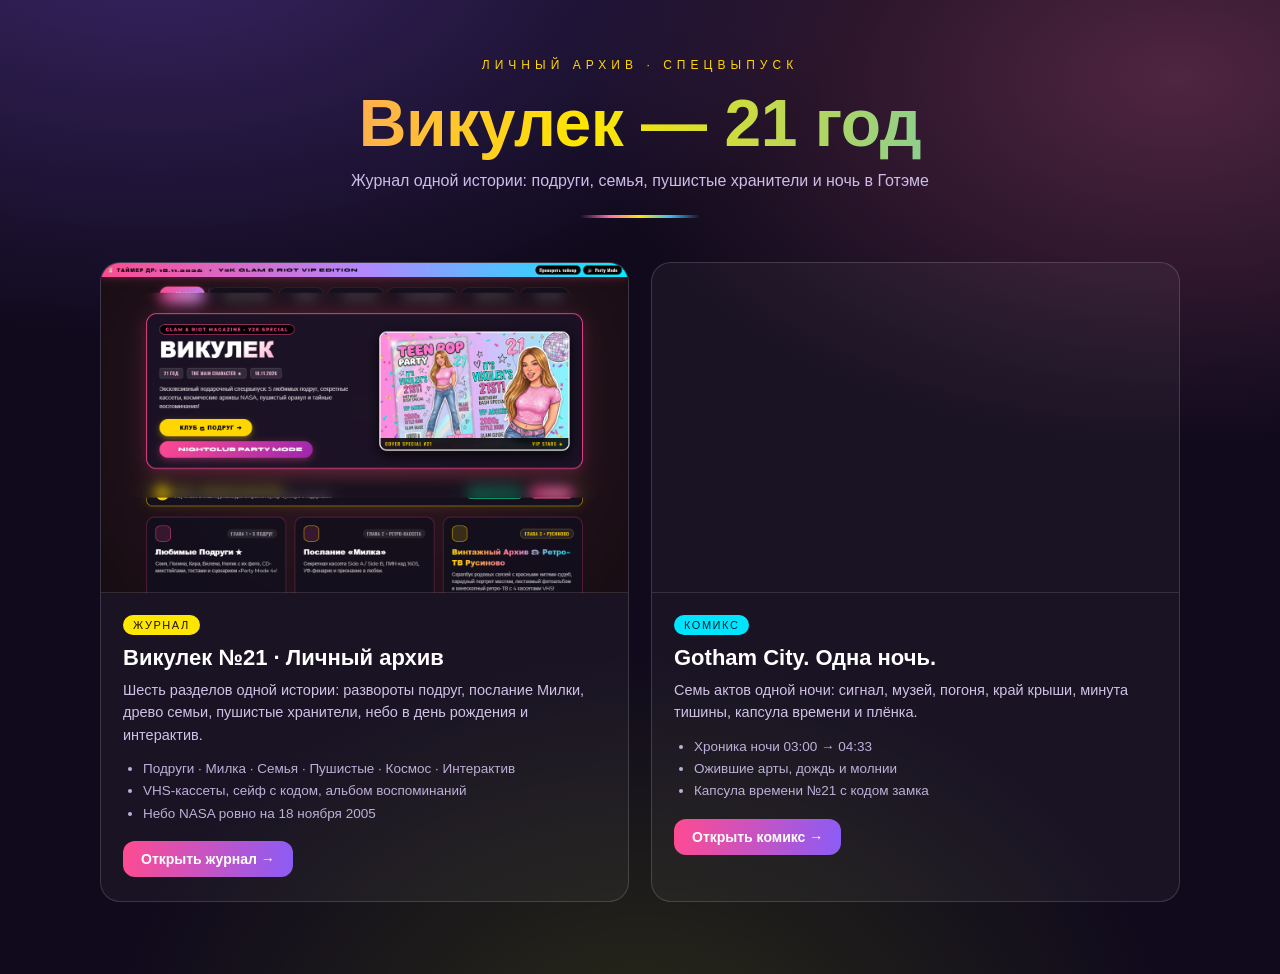
==== index.html @ f42f12ac "Initial Y2K gift deploy" ====
<!DOCTYPE html>
<html lang="ru">
<head>
<meta charset="utf-8">
<meta name="viewport" content="width=device-width, initial-scale=1">
<title>Викулек — 21 год · личный архив</title>
<link rel="icon" type="image/svg+xml" href="assets/favicon.svg">
<style>
  :root { color-scheme: dark; }
  * { box-sizing: border-box; }
  body {
    margin: 0; min-height: 100vh; padding: 56px 22px 72px;
    font-family: 'Trebuchet MS', Verdana, sans-serif; color: #fff;
    background:
      radial-gradient(1200px 700px at 12% -8%, #8B5CF655, transparent 60%),
      radial-gradient(1000px 620px at 92% 8%, #FF70A644, transparent 60%),
      radial-gradient(900px 700px at 50% 110%, #CCFF0022, transparent 60%),
      #100A1C;
  }
  .wrap { max-width: 1080px; margin: 0 auto; }
  .masthead { text-align: center; margin-bottom: 44px; }
  .kicker { font-size: 12px; letter-spacing: .42em; text-transform: uppercase;
            color: #FFD600; margin: 0 0 10px; }
  h1 { font-size: clamp(34px, 7vw, 66px); margin: 0 0 8px; letter-spacing: -.5px;
       background: linear-gradient(96deg, #FF70A6, #FFE600 45%, #38BDF8);
       -webkit-background-clip: text; background-clip: text; color: transparent; }
  .sub { color: #cdbde8; margin: 0; font-size: 16px; }
  .rule { width: 120px; height: 3px; margin: 22px auto 0;
          background: linear-gradient(90deg, transparent, #FF70A6, #FFE600, #38BDF8, transparent); }
  .grid { display: grid; gap: 22px; grid-template-columns: repeat(auto-fit, minmax(320px, 1fr)); }
  .card {
    position: relative; border-radius: 20px; overflow: hidden; text-decoration: none; color: #fff;
    border: 1px solid #ffffff26; background: #ffffff0a; transition: transform .22s ease, box-shadow .22s ease, border-color .22s;
  }
  .card:hover { transform: translateY(-5px); border-color: #FF70A6aa;
                box-shadow: 0 22px 48px #00000066, 0 0 0 1px #FF70A633; }
  .thumb { aspect-ratio: 16/10; background-size: cover; background-position: top center;
           border-bottom: 1px solid #ffffff1f; }
  .body { padding: 22px 22px 24px; }
  .tag { display: inline-block; font-size: 11px; letter-spacing: .14em; text-transform: uppercase;
         padding: 4px 10px; border-radius: 999px; margin-bottom: 10px; }
  .t1 { background: #FFE600; color: #1a1206; }
  .t2 { background: #00E5FF; color: #062126; }
  h2 { margin: 0 0 8px; font-size: 22px; }
  p { margin: 0 0 12px; color: #cfc2e6; font-size: 14.5px; line-height: 1.55; }
  ul { margin: 0; padding-left: 20px; color: #bdb0d8; font-size: 13.5px; line-height: 1.65; }
  .go { margin-top: 16px; display: inline-block; font-weight: bold; font-size: 14px;
        padding: 10px 18px; border-radius: 12px; background: linear-gradient(96deg,#FF4B91,#8B5CF6); }
</style>
</head>
<body>
<div class="wrap">
  <div class="masthead">
    <p class="kicker">Личный архив · спецвыпуск</p>
    <h1>Викулек — 21 год</h1>
    <p class="sub">Журнал одной истории: подруги, семья, пушистые хранители и ночь в Готэме</p>
    <div class="rule"></div>
  </div>

  <div class="grid">
    <a class="card" href="y2k_party_magazine_1/code.html">
      <div class="thumb" style="background-image:url('refs/y2k_party_magazine_1_screen.png')"></div>
      <div class="body">
        <span class="tag t1">Журнал</span>
        <h2>Викулек №21 · Личный архив</h2>
        <p>Шесть разделов одной истории: развороты подруг, послание Милки, древо семьи, пушистые хранители, небо в день рождения и интерактив.</p>
        <ul>
          <li>Подруги · Милка · Семья · Пушистые · Космос · Интерактив</li>
          <li>VHS-кассеты, сейф с кодом, альбом воспоминаний</li>
          <li>Небо NASA ровно на 18 ноября 2005</li>
        </ul>
        <div class="go">Открыть журнал →</div>
      </div>
    </a>

    <a class="card" href="gotham_night/code.html">
      <div class="thumb" style="background-image:url('refs/gotham_night_screen.png')"></div>
      <div class="body">
        <span class="tag t2">Комикс</span>
        <h2>Gotham City. Одна ночь.</h2>
        <p>Семь актов одной ночи: сигнал, музей, погоня, край крыши, минута тишины, капсула времени и плёнка.</p>
        <ul>
          <li>Хроника ночи 03:00 → 04:33</li>
          <li>Ожившие арты, дождь и молнии</li>
          <li>Капсула времени №21 с кодом замка</li>
        </ul>
        <div class="go">Открыть комикс →</div>
      </div>
    </a>
  </div>
</div>
</body>
</html>
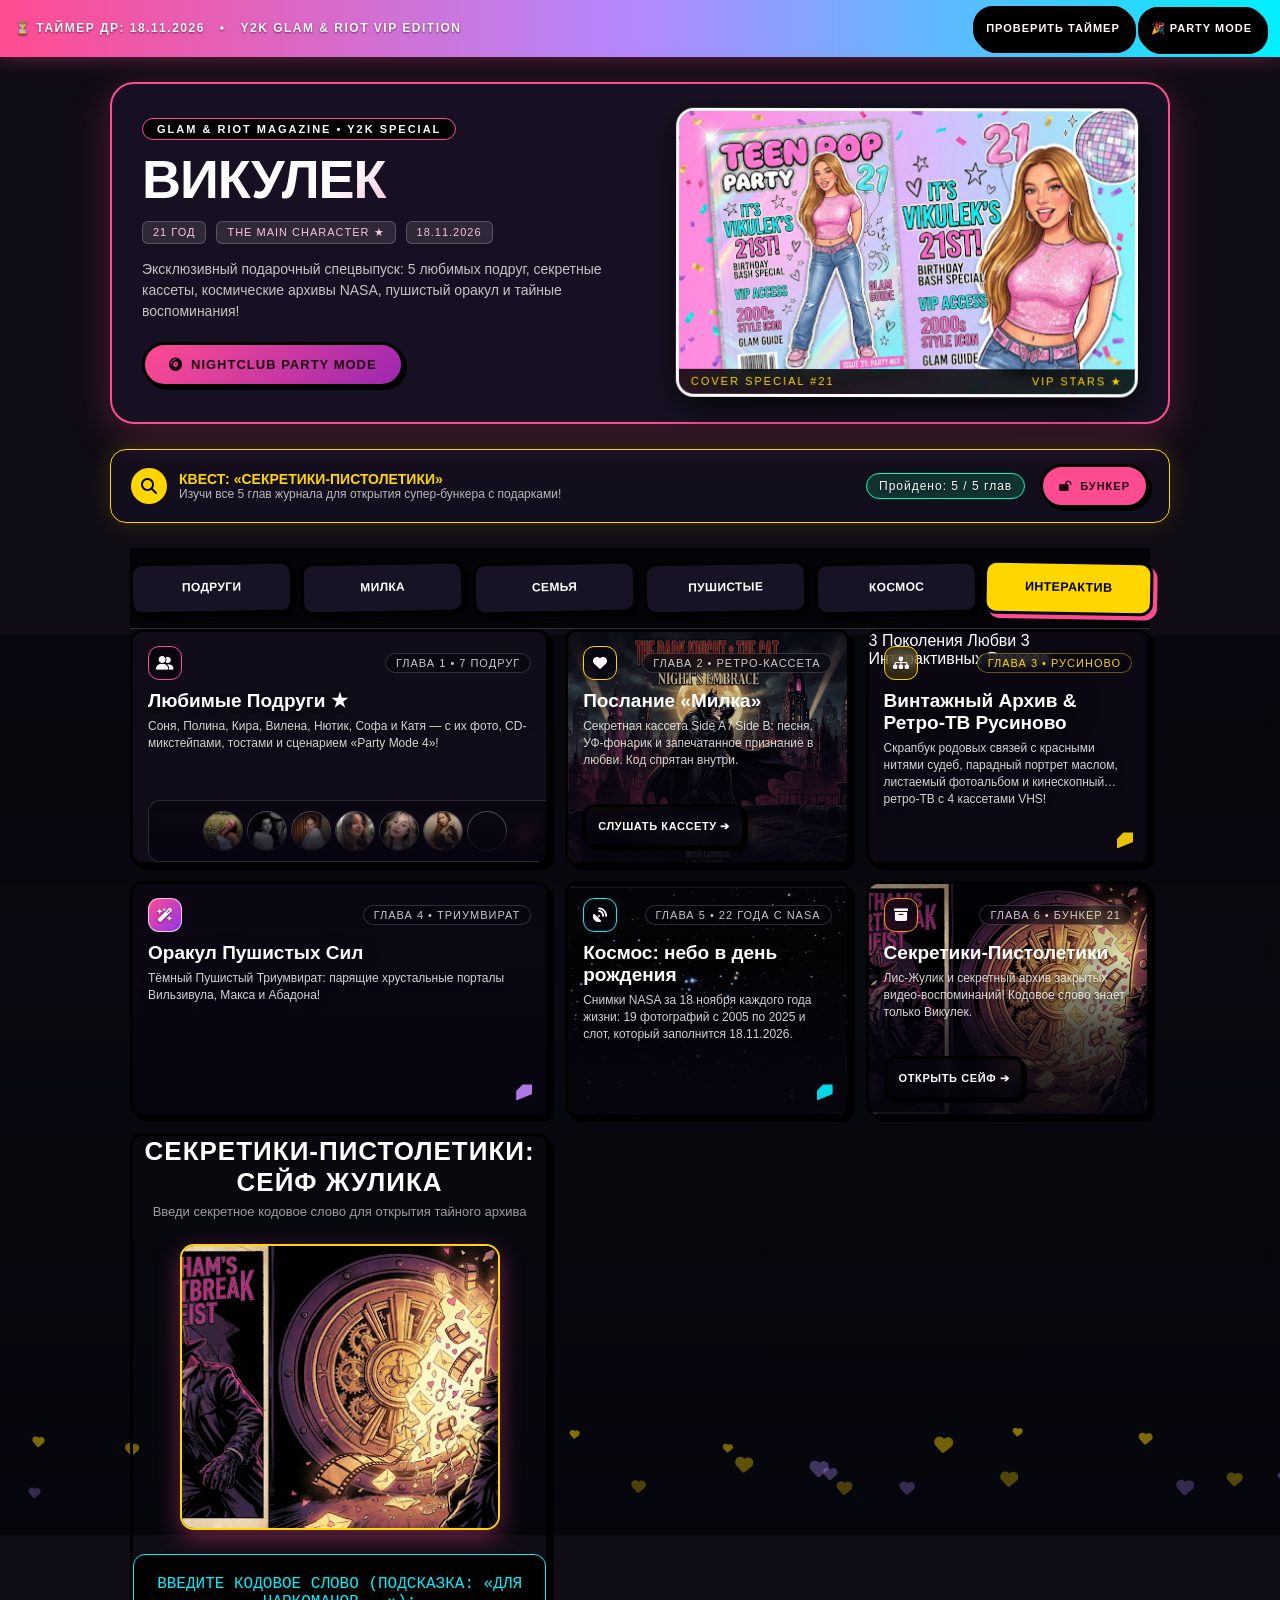
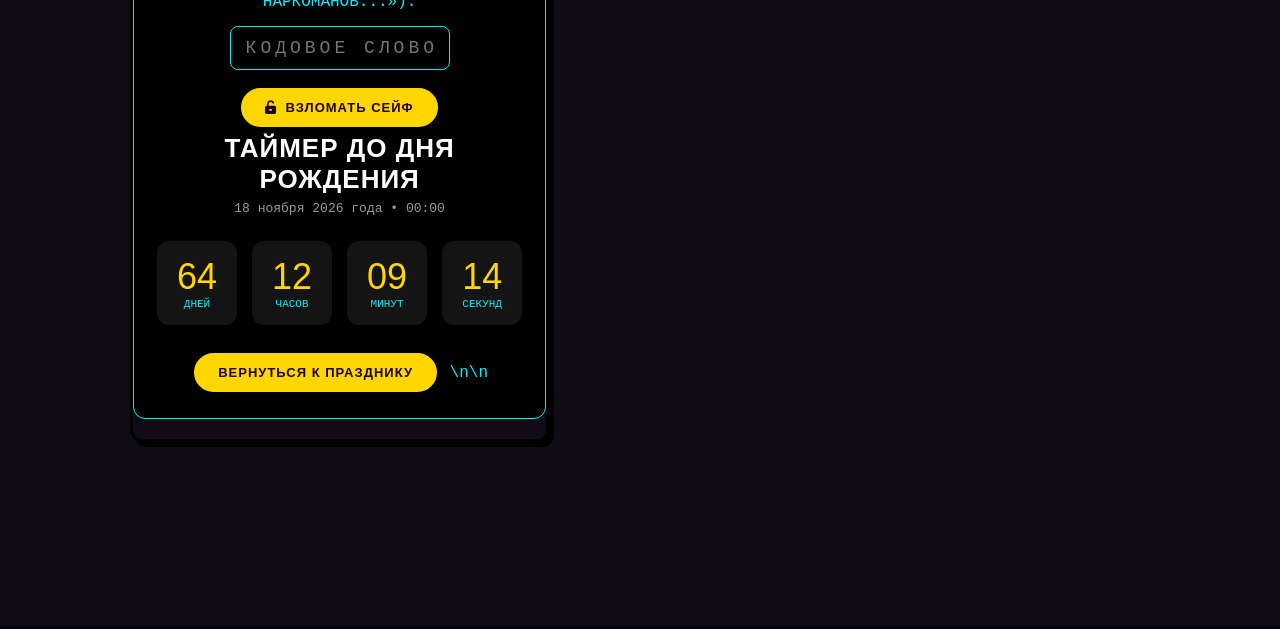
==== commit a2bd4baf: "Vikulek 21: magazine + family tree with video greetings" ====
--- a/index.html
+++ b/index.html
@@ -1,93 +1 @@
-<!DOCTYPE html>
-<html lang="ru">
-<head>
-<meta charset="utf-8">
-<meta name="viewport" content="width=device-width, initial-scale=1">
-<title>Викулек — 21 год · личный архив</title>
-<link rel="icon" type="image/svg+xml" href="assets/favicon.svg">
-<style>
-  :root { color-scheme: dark; }
-  * { box-sizing: border-box; }
-  body {
-    margin: 0; min-height: 100vh; padding: 56px 22px 72px;
-    font-family: 'Trebuchet MS', Verdana, sans-serif; color: #fff;
-    background:
-      radial-gradient(1200px 700px at 12% -8%, #8B5CF655, transparent 60%),
-      radial-gradient(1000px 620px at 92% 8%, #FF70A644, transparent 60%),
-      radial-gradient(900px 700px at 50% 110%, #CCFF0022, transparent 60%),
-      #100A1C;
-  }
-  .wrap { max-width: 1080px; margin: 0 auto; }
-  .masthead { text-align: center; margin-bottom: 44px; }
-  .kicker { font-size: 12px; letter-spacing: .42em; text-transform: uppercase;
-            color: #FFD600; margin: 0 0 10px; }
-  h1 { font-size: clamp(34px, 7vw, 66px); margin: 0 0 8px; letter-spacing: -.5px;
-       background: linear-gradient(96deg, #FF70A6, #FFE600 45%, #38BDF8);
-       -webkit-background-clip: text; background-clip: text; color: transparent; }
-  .sub { color: #cdbde8; margin: 0; font-size: 16px; }
-  .rule { width: 120px; height: 3px; margin: 22px auto 0;
-          background: linear-gradient(90deg, transparent, #FF70A6, #FFE600, #38BDF8, transparent); }
-  .grid { display: grid; gap: 22px; grid-template-columns: repeat(auto-fit, minmax(320px, 1fr)); }
-  .card {
-    position: relative; border-radius: 20px; overflow: hidden; text-decoration: none; color: #fff;
-    border: 1px solid #ffffff26; background: #ffffff0a; transition: transform .22s ease, box-shadow .22s ease, border-color .22s;
-  }
-  .card:hover { transform: translateY(-5px); border-color: #FF70A6aa;
-                box-shadow: 0 22px 48px #00000066, 0 0 0 1px #FF70A633; }
-  .thumb { aspect-ratio: 16/10; background-size: cover; background-position: top center;
-           border-bottom: 1px solid #ffffff1f; }
-  .body { padding: 22px 22px 24px; }
-  .tag { display: inline-block; font-size: 11px; letter-spacing: .14em; text-transform: uppercase;
-         padding: 4px 10px; border-radius: 999px; margin-bottom: 10px; }
-  .t1 { background: #FFE600; color: #1a1206; }
-  .t2 { background: #00E5FF; color: #062126; }
-  h2 { margin: 0 0 8px; font-size: 22px; }
-  p { margin: 0 0 12px; color: #cfc2e6; font-size: 14.5px; line-height: 1.55; }
-  ul { margin: 0; padding-left: 20px; color: #bdb0d8; font-size: 13.5px; line-height: 1.65; }
-  .go { margin-top: 16px; display: inline-block; font-weight: bold; font-size: 14px;
-        padding: 10px 18px; border-radius: 12px; background: linear-gradient(96deg,#FF4B91,#8B5CF6); }
-</style>
-</head>
-<body>
-<div class="wrap">
-  <div class="masthead">
-    <p class="kicker">Личный архив · спецвыпуск</p>
-    <h1>Викулек — 21 год</h1>
-    <p class="sub">Журнал одной истории: подруги, семья, пушистые хранители и ночь в Готэме</p>
-    <div class="rule"></div>
-  </div>
-
-  <div class="grid">
-    <a class="card" href="y2k_party_magazine_1/code.html">
-      <div class="thumb" style="background-image:url('refs/y2k_party_magazine_1_screen.png')"></div>
-      <div class="body">
-        <span class="tag t1">Журнал</span>
-        <h2>Викулек №21 · Личный архив</h2>
-        <p>Шесть разделов одной истории: развороты подруг, послание Милки, древо семьи, пушистые хранители, небо в день рождения и интерактив.</p>
-        <ul>
-          <li>Подруги · Милка · Семья · Пушистые · Космос · Интерактив</li>
-          <li>VHS-кассеты, сейф с кодом, альбом воспоминаний</li>
-          <li>Небо NASA ровно на 18 ноября 2005</li>
-        </ul>
-        <div class="go">Открыть журнал →</div>
-      </div>
-    </a>
-
-    <a class="card" href="gotham_night/code.html">
-      <div class="thumb" style="background-image:url('refs/gotham_night_screen.png')"></div>
-      <div class="body">
-        <span class="tag t2">Комикс</span>
-        <h2>Gotham City. Одна ночь.</h2>
-        <p>Семь актов одной ночи: сигнал, музей, погоня, край крыши, минута тишины, капсула времени и плёнка.</p>
-        <ul>
-          <li>Хроника ночи 03:00 → 04:33</li>
-          <li>Ожившие арты, дождь и молнии</li>
-          <li>Капсула времени №21 с кодом замка</li>
-        </ul>
-        <div class="go">Открыть комикс →</div>
-      </div>
-    </a>
-  </div>
-</div>
-</body>
-</html>
+<!DOCTYPE html><meta charset="utf-8"><meta http-equiv="refresh" content="0; url=y2k_party_magazine_1/code.html"><title>Викулек • 21</title><p style="font-family:sans-serif;padding:24px">Открываю журнал…</p>
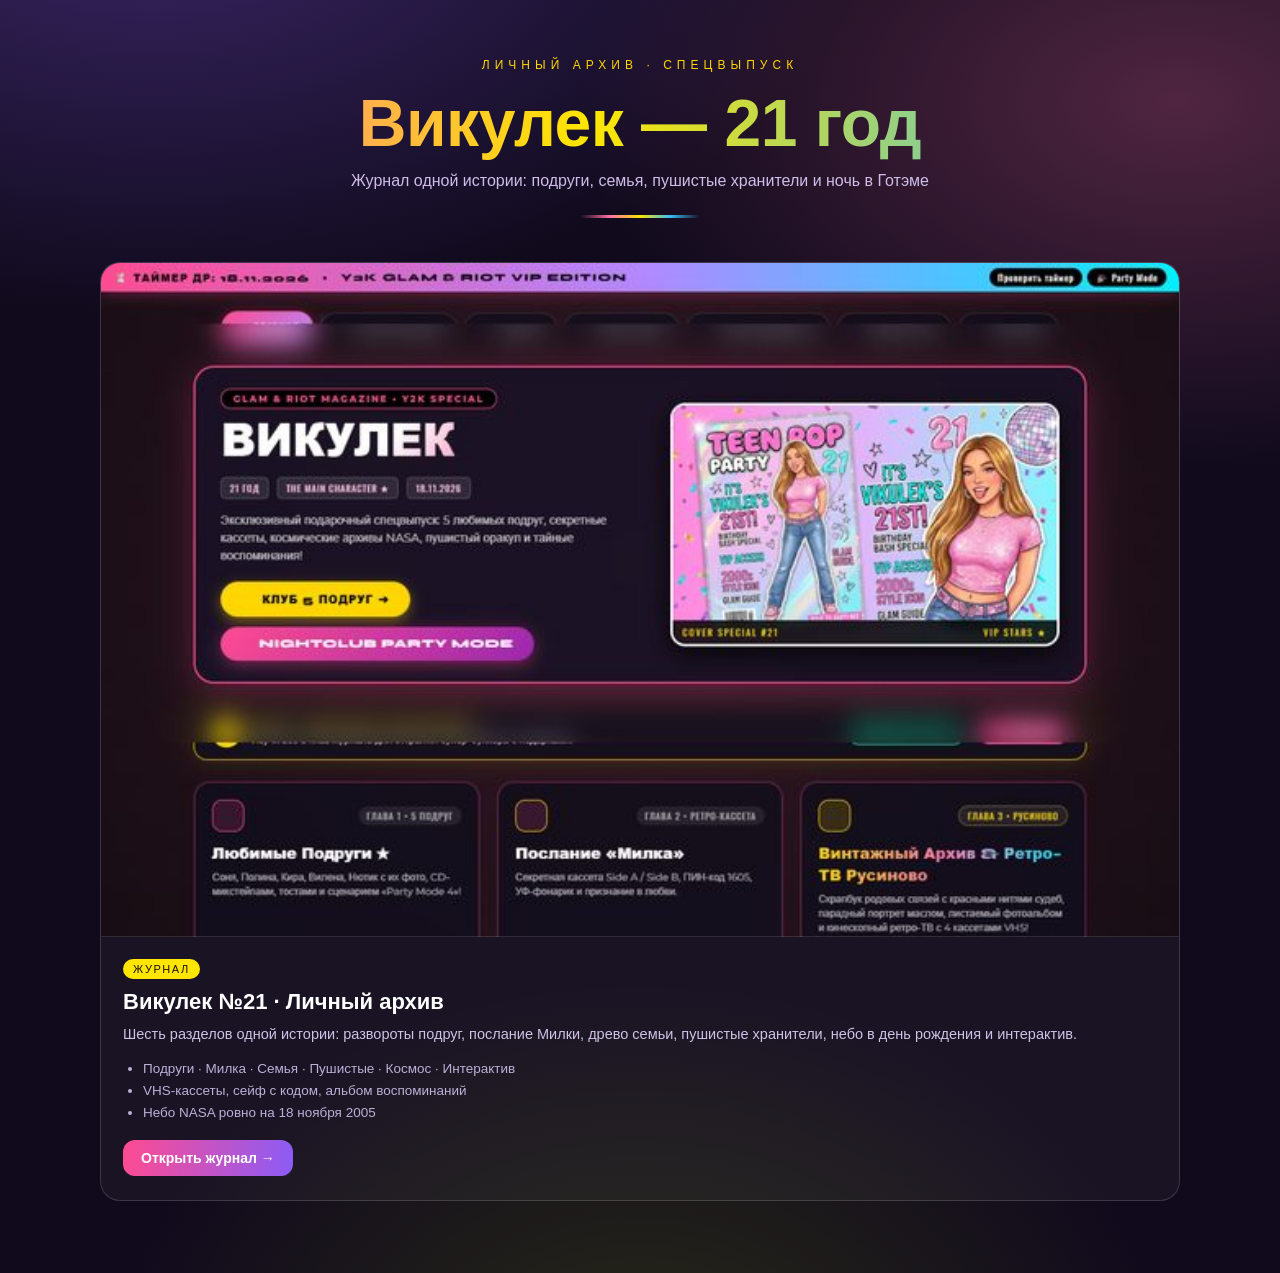
==== commit 15108cac: "Милка: альбом — проявка кадров, дрейф камеры, зум в лайтбоксе" ====
--- a/index.html
+++ b/index.html
@@ -1 +1,80 @@
-<!DOCTYPE html><meta charset="utf-8"><meta http-equiv="refresh" content="0; url=y2k_party_magazine_1/code.html"><title>Викулек • 21</title><p style="font-family:sans-serif;padding:24px">Открываю журнал…</p>+<!DOCTYPE html>
+<html lang="ru">
+<head>
+<meta charset="utf-8">
+<meta name="viewport" content="width=device-width, initial-scale=1">
+<title>Викулек — 21 год · личный архив</title>
+<link rel="icon" type="image/svg+xml" href="assets/favicon.svg">
+<style>
+  :root { color-scheme: dark; }
+  * { box-sizing: border-box; }
+  body {
+    margin: 0; min-height: 100vh; padding: 56px 22px 72px;
+    font-family: 'Trebuchet MS', Verdana, sans-serif; color: #fff;
+    background:
+      radial-gradient(1200px 700px at 12% -8%, #8B5CF655, transparent 60%),
+      radial-gradient(1000px 620px at 92% 8%, #FF70A644, transparent 60%),
+      radial-gradient(900px 700px at 50% 110%, #CCFF0022, transparent 60%),
+      #100A1C;
+  }
+  .wrap { max-width: 1080px; margin: 0 auto; }
+  .masthead { text-align: center; margin-bottom: 44px; }
+  .kicker { font-size: 12px; letter-spacing: .42em; text-transform: uppercase;
+            color: #FFD600; margin: 0 0 10px; }
+  h1 { font-size: clamp(34px, 7vw, 66px); margin: 0 0 8px; letter-spacing: -.5px;
+       background: linear-gradient(96deg, #FF70A6, #FFE600 45%, #38BDF8);
+       -webkit-background-clip: text; background-clip: text; color: transparent; }
+  .sub { color: #cdbde8; margin: 0; font-size: 16px; }
+  .rule { width: 120px; height: 3px; margin: 22px auto 0;
+          background: linear-gradient(90deg, transparent, #FF70A6, #FFE600, #38BDF8, transparent); }
+  .grid { display: grid; gap: 22px; grid-template-columns: repeat(auto-fit, minmax(320px, 1fr)); }
+  .card {
+    position: relative; border-radius: 20px; overflow: hidden; text-decoration: none; color: #fff;
+    border: 1px solid #ffffff26; background: #ffffff0a; transition: transform .22s ease, box-shadow .22s ease, border-color .22s;
+  }
+  .card:hover { transform: translateY(-5px); border-color: #FF70A6aa;
+                box-shadow: 0 22px 48px #00000066, 0 0 0 1px #FF70A633; }
+  .thumb { aspect-ratio: 16/10; background-size: cover; background-position: top center;
+           border-bottom: 1px solid #ffffff1f; }
+  .body { padding: 22px 22px 24px; }
+  .tag { display: inline-block; font-size: 11px; letter-spacing: .14em; text-transform: uppercase;
+         padding: 4px 10px; border-radius: 999px; margin-bottom: 10px; }
+  .t1 { background: #FFE600; color: #1a1206; }
+  .t2 { background: #00E5FF; color: #062126; }
+  h2 { margin: 0 0 8px; font-size: 22px; }
+  p { margin: 0 0 12px; color: #cfc2e6; font-size: 14.5px; line-height: 1.55; }
+  ul { margin: 0; padding-left: 20px; color: #bdb0d8; font-size: 13.5px; line-height: 1.65; }
+  .go { margin-top: 16px; display: inline-block; font-weight: bold; font-size: 14px;
+        padding: 10px 18px; border-radius: 12px; background: linear-gradient(96deg,#FF4B91,#8B5CF6); }
+</style>
+</head>
+<body>
+<div class="wrap">
+  <div class="masthead">
+    <p class="kicker">Личный архив · спецвыпуск</p>
+    <h1>Викулек — 21 год</h1>
+    <p class="sub">Журнал одной истории: подруги, семья, пушистые хранители и ночь в Готэме</p>
+    <div class="rule"></div>
+  </div>
+
+  <div class="grid">
+    <a class="card" href="y2k_party_magazine_1/code.html">
+      <div class="thumb" style="background-image:url('refs/magazine_preview.jpg')"></div>
+      <div class="body">
+        <span class="tag t1">Журнал</span>
+        <h2>Викулек №21 · Личный архив</h2>
+        <p>Шесть разделов одной истории: развороты подруг, послание Милки, древо семьи, пушистые хранители, небо в день рождения и интерактив.</p>
+        <ul>
+          <li>Подруги · Милка · Семья · Пушистые · Космос · Интерактив</li>
+          <li>VHS-кассеты, сейф с кодом, альбом воспоминаний</li>
+          <li>Небо NASA ровно на 18 ноября 2005</li>
+        </ul>
+        <div class="go">Открыть журнал →</div>
+      </div>
+    </a>
+
+
+  </div>
+</div>
+</body>
+</html>
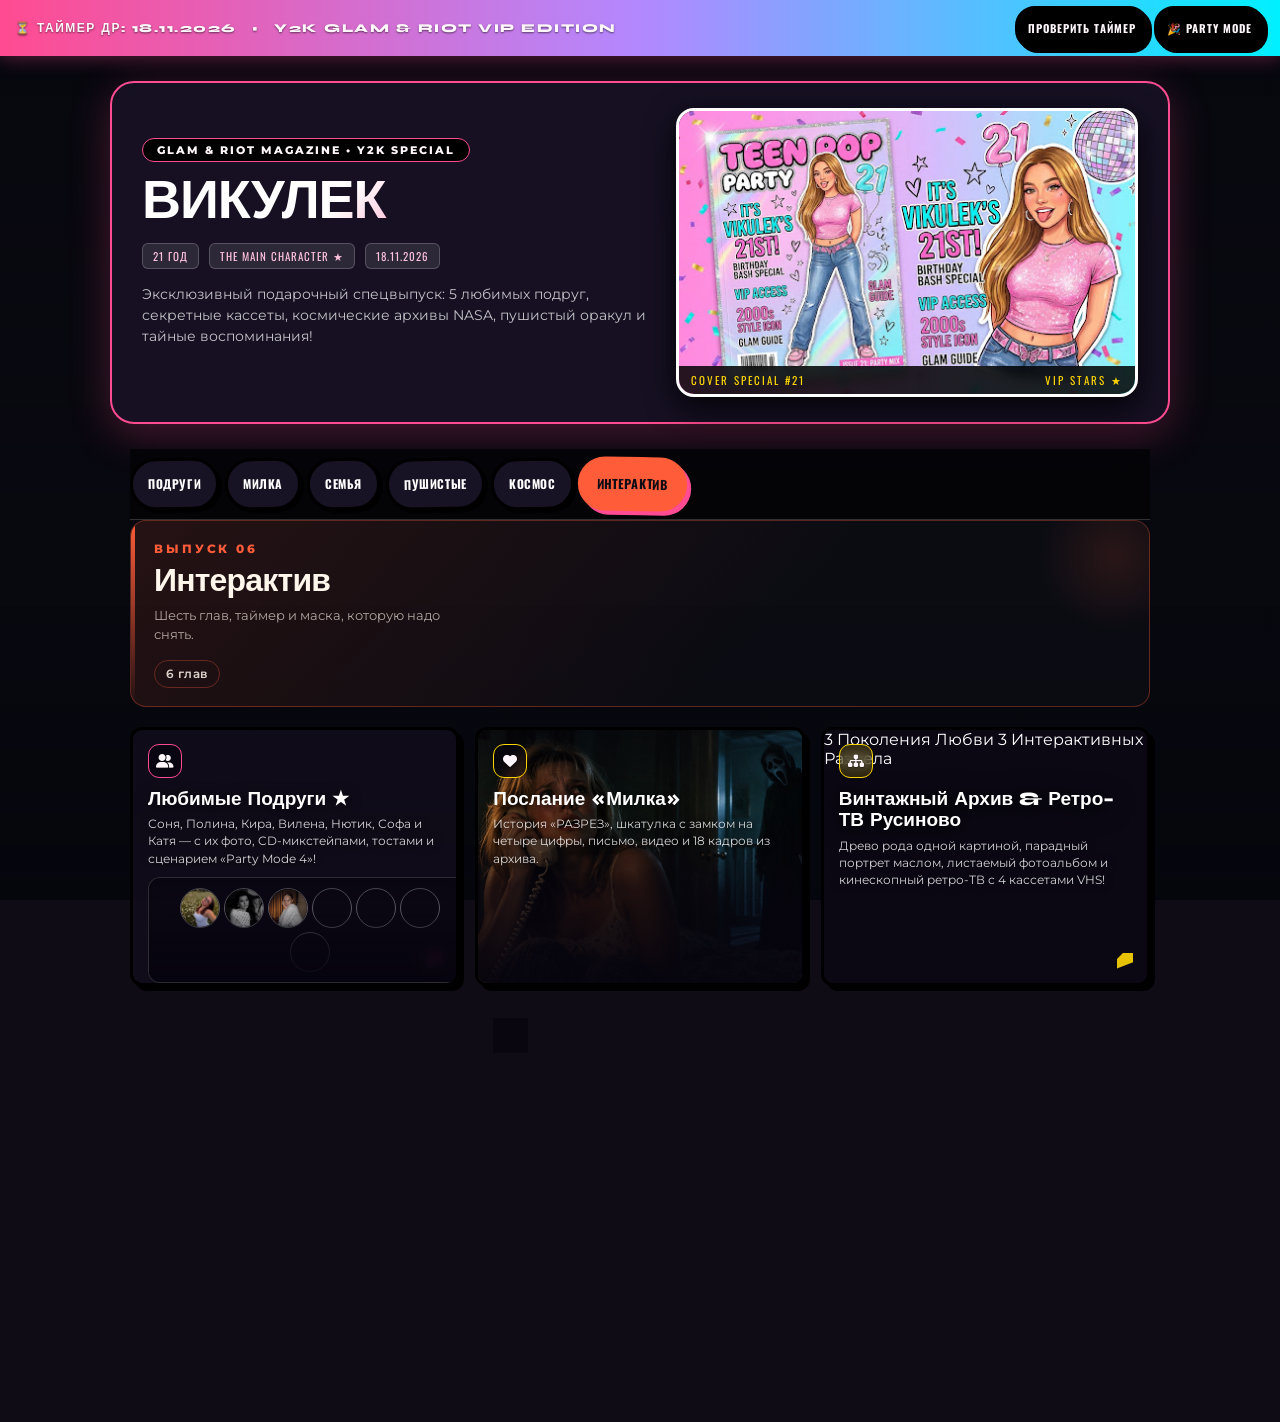
==== commit 5ceb7a65: "root index: redirect straight to sealed magazine (no spoiler landing)" ====
--- a/index.html
+++ b/index.html
@@ -3,78 +3,19 @@
 <head>
 <meta charset="utf-8">
 <meta name="viewport" content="width=device-width, initial-scale=1">
-<title>Викулек — 21 год · личный архив</title>
+<title>Викулек №21</title>
 <link rel="icon" type="image/svg+xml" href="assets/favicon.svg">
+<meta http-equiv="refresh" content="0; url=y2k_party_magazine_1/code.html">
 <style>
   :root { color-scheme: dark; }
-  * { box-sizing: border-box; }
-  body {
-    margin: 0; min-height: 100vh; padding: 56px 22px 72px;
-    font-family: 'Trebuchet MS', Verdana, sans-serif; color: #fff;
-    background:
-      radial-gradient(1200px 700px at 12% -8%, #8B5CF655, transparent 60%),
-      radial-gradient(1000px 620px at 92% 8%, #FF70A644, transparent 60%),
-      radial-gradient(900px 700px at 50% 110%, #CCFF0022, transparent 60%),
-      #100A1C;
-  }
-  .wrap { max-width: 1080px; margin: 0 auto; }
-  .masthead { text-align: center; margin-bottom: 44px; }
-  .kicker { font-size: 12px; letter-spacing: .42em; text-transform: uppercase;
-            color: #FFD600; margin: 0 0 10px; }
-  h1 { font-size: clamp(34px, 7vw, 66px); margin: 0 0 8px; letter-spacing: -.5px;
-       background: linear-gradient(96deg, #FF70A6, #FFE600 45%, #38BDF8);
-       -webkit-background-clip: text; background-clip: text; color: transparent; }
-  .sub { color: #cdbde8; margin: 0; font-size: 16px; }
-  .rule { width: 120px; height: 3px; margin: 22px auto 0;
-          background: linear-gradient(90deg, transparent, #FF70A6, #FFE600, #38BDF8, transparent); }
-  .grid { display: grid; gap: 22px; grid-template-columns: repeat(auto-fit, minmax(320px, 1fr)); }
-  .card {
-    position: relative; border-radius: 20px; overflow: hidden; text-decoration: none; color: #fff;
-    border: 1px solid #ffffff26; background: #ffffff0a; transition: transform .22s ease, box-shadow .22s ease, border-color .22s;
-  }
-  .card:hover { transform: translateY(-5px); border-color: #FF70A6aa;
-                box-shadow: 0 22px 48px #00000066, 0 0 0 1px #FF70A633; }
-  .thumb { aspect-ratio: 16/10; background-size: cover; background-position: top center;
-           border-bottom: 1px solid #ffffff1f; }
-  .body { padding: 22px 22px 24px; }
-  .tag { display: inline-block; font-size: 11px; letter-spacing: .14em; text-transform: uppercase;
-         padding: 4px 10px; border-radius: 999px; margin-bottom: 10px; }
-  .t1 { background: #FFE600; color: #1a1206; }
-  .t2 { background: #00E5FF; color: #062126; }
-  h2 { margin: 0 0 8px; font-size: 22px; }
-  p { margin: 0 0 12px; color: #cfc2e6; font-size: 14.5px; line-height: 1.55; }
-  ul { margin: 0; padding-left: 20px; color: #bdb0d8; font-size: 13.5px; line-height: 1.65; }
-  .go { margin-top: 16px; display: inline-block; font-weight: bold; font-size: 14px;
-        padding: 10px 18px; border-radius: 12px; background: linear-gradient(96deg,#FF4B91,#8B5CF6); }
+  html, body { margin: 0; height: 100%; background: #100A1C; }
+  body { display: grid; place-items: center; color: #cdbde8;
+         font-family: 'Trebuchet MS', Verdana, sans-serif; }
+  a { color: #FFD600; }
 </style>
 </head>
 <body>
-<div class="wrap">
-  <div class="masthead">
-    <p class="kicker">Личный архив · спецвыпуск</p>
-    <h1>Викулек — 21 год</h1>
-    <p class="sub">Журнал одной истории: подруги, семья, пушистые хранители и ночь в Готэме</p>
-    <div class="rule"></div>
-  </div>
-
-  <div class="grid">
-    <a class="card" href="y2k_party_magazine_1/code.html">
-      <div class="thumb" style="background-image:url('refs/magazine_preview.jpg')"></div>
-      <div class="body">
-        <span class="tag t1">Журнал</span>
-        <h2>Викулек №21 · Личный архив</h2>
-        <p>Шесть разделов одной истории: развороты подруг, послание Милки, древо семьи, пушистые хранители, небо в день рождения и интерактив.</p>
-        <ul>
-          <li>Подруги · Милка · Семья · Пушистые · Космос · Интерактив</li>
-          <li>VHS-кассеты, сейф с кодом, альбом воспоминаний</li>
-          <li>Небо NASA ровно на 18 ноября 2005</li>
-        </ul>
-        <div class="go">Открыть журнал →</div>
-      </div>
-    </a>
-
-
-  </div>
-</div>
+<p>Открываем выпуск… <a href="y2k_party_magazine_1/code.html">продолжить</a></p>
+<script>location.replace('y2k_party_magazine_1/code.html');</script>
 </body>
 </html>
